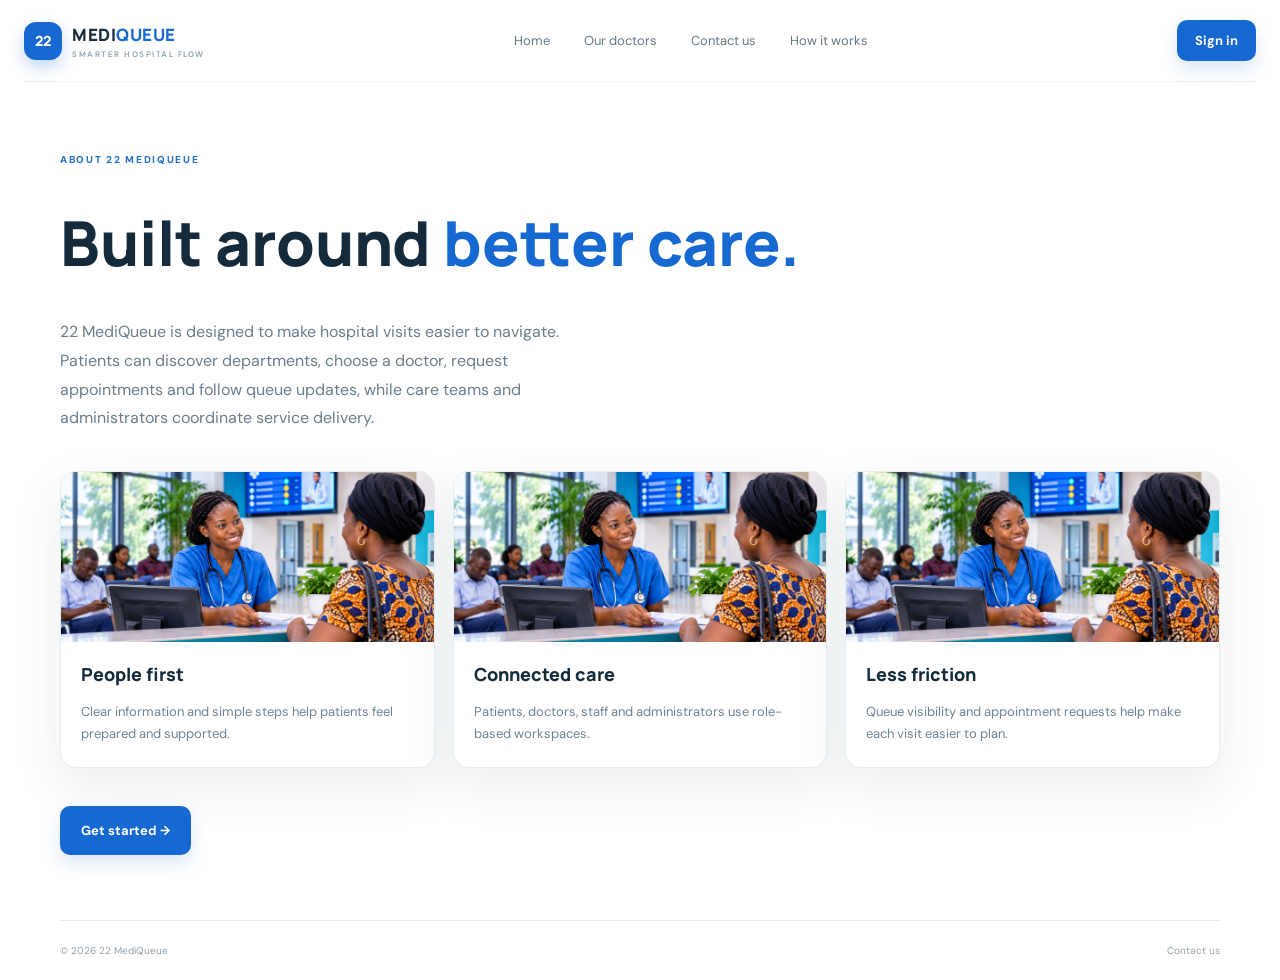
==== about.html @ ee9f8cd8 "Add files via upload" ====
<!doctype html><html lang="en"><head><meta charset="utf-8"><meta name="viewport" content="width=device-width,initial-scale=1"><title>About us | 22 MediQueue</title><link rel="stylesheet" href="styles.css"></head><body class="public-body"><header class="topbar public-topbar"><a class="brand" href="index.html"><span class="brand-mark">22</span><span>MEDI<span class="brand-accent">QUEUE</span><small>SMARTER HOSPITAL FLOW</small></span></a><nav><a href="index.html">Home</a><a href="doctors.html">Our doctors</a><a href="contact.html">Contact us</a><a href="index.html#how">How it works</a></nav><div class="top-actions"><a class="btn btn-primary" href="login.html">Sign in</a></div></header><main class="wrap" style="padding:65px 0"><span class="eyebrow">ABOUT 22 MEDIQUEUE</span><h1 style="font:800 clamp(38px,6vw,62px)/1.08 Manrope;max-width:780px">Built around <em style="color:var(--blue);font-style:normal">better care.</em></h1><p class="hero-lead">22 MediQueue is designed to make hospital visits easier to navigate. Patients can discover departments, choose a doctor, request appointments and follow queue updates, while care teams and administrators coordinate service delivery.</p><div class="about-layer-grid"><article><img src="hero-hospital.png" alt="Care team welcoming patients"><h2>People first</h2><p>Clear information and simple steps help patients feel prepared and supported.</p></article><article><img src="hero-hospital.png" alt="Hospital care experience"><h2>Connected care</h2><p>Patients, doctors, staff and administrators use role-based workspaces.</p></article><article><img src="hero-hospital.png" alt="Modern hospital environment"><h2>Less friction</h2><p>Queue visibility and appointment requests help make each visit easier to plan.</p></article></div><a class="btn btn-primary btn-large" href="login.html">Get started →</a></main><footer class="footer wrap"><span>© 2026 22 MediQueue</span><a href="contact.html">Contact us</a></footer></body></html>
---- styles.css ----
@import url('https://fonts.googleapis.com/css2?family=DM+Sans:wght@400;500;600;700&family=Manrope:wght@400;500;600;700;800&display=swap');
:root{--ink:#152b3b;--muted:#718291;--blue:#1769d2;--blue2:#0e55b5;--mint:#dff6ee;--line:#e6edf2;--bg:#f5f8fb;--white:#fff;--shadow:0 18px 50px rgba(27,57,82,.09)}*{box-sizing:border-box}body{margin:0;color:var(--ink);font-family:'DM Sans',sans-serif;background:#fff}a{text-decoration:none;color:inherit}button,input,select{font:inherit}.wrap{width:min(1160px,calc(100% - 48px));margin:auto}.topbar{height:82px;display:flex;align-items:center;justify-content:space-between;width:min(1240px,calc(100% - 48px));margin:auto}.public-topbar{border-bottom:1px solid #edf1f4}.brand{display:flex;align-items:center;gap:10px;font:800 17px Manrope,sans-serif;letter-spacing:.5px}.brand-mark{width:38px;height:38px;border-radius:12px;background:#1769d2;color:white;display:grid;place-items:center;font-size:14px;box-shadow:0 7px 16px #1769d244}.brand-accent{color:#1769d2}.brand small{display:block;font:600 8px 'DM Sans';letter-spacing:1.5px;color:#91a0ad;margin-top:3px}.public-topbar nav{display:flex;gap:34px;color:#647787;font-size:13px}.public-topbar nav a:hover,.footer a:hover{color:var(--blue)}.top-actions{display:flex;align-items:center;gap:12px}.btn{display:inline-flex;align-items:center;justify-content:center;gap:12px;border:0;border-radius:10px;padding:12px 18px;font-size:13px;font-weight:700;cursor:pointer;transition:.2s}.btn-primary{background:var(--blue);color:#fff;box-shadow:0 8px 18px #1769d22b}.btn-primary:hover{background:var(--blue2);transform:translateY(-1px)}.btn-ghost{color:#526779}.btn-light{background:#edf4fc;color:#1c5da9}.btn-large{padding:16px 21px}.hero{display:grid;grid-template-columns:1fr 1.04fr;gap:55px;align-items:center;padding-top:68px;padding-bottom:62px}.eyebrow{font-size:10px;letter-spacing:1.7px;font-weight:800;color:#2671c8}.eyebrow i{display:inline-block;width:7px;height:7px;border-radius:50%;background:#31bd91;margin-right:8px}.hero h1,.section h2,.how-inner h2,.cta h2{font:800 clamp(42px,5vw,64px)/1.08 Manrope,sans-serif;letter-spacing:-2.8px;margin:19px 0}.hero h1 em,.section h2 em,.how-inner h2 em,.live-heading h1 em{font-style:normal;color:var(--blue)}.hero-lead{font-size:16px;line-height:1.8;color:#6b7d8c;max-width:510px}.hero-actions{display:flex;gap:12px;margin:28px 0 35px;flex-wrap:wrap}.hero-trust{display:flex;align-items:center;gap:13px}.avatar-stack{display:flex;padding-left:5px}.avatar-stack b{width:29px;height:29px;border-radius:50%;display:grid;place-items:center;background:#dcecfb;border:2px solid white;margin-left:-5px;font-size:10px;color:#2768a9}.avatar-stack b:nth-child(2){background:#d8f2e8}.avatar-stack b:nth-child(3){background:#fce9d7}.hero-trust strong,.hero-trust small{display:block}.hero-trust strong{font-size:12px}.hero-trust small{font-size:10px;color:#8795a0;margin-top:3px}.hero-visual{height:430px;position:relative}.hero-visual>img{width:100%;height:100%;object-fit:cover;border-radius:26px 26px 90px 26px;box-shadow:var(--shadow)}.floating-card{position:absolute;background:#fff;border:1px solid #edf1f4;border-radius:14px;box-shadow:0 14px 35px #163d5c20;display:flex;align-items:center;gap:12px;padding:13px 16px}.queue-card{left:-32px;bottom:40px}.floating-card small{display:block;color:#81909c;font-size:8px;font-weight:800;letter-spacing:1px}.floating-card strong{display:block;font:800 23px Manrope;margin:3px 0}.live-pill{background:#e2f7ee;color:#15946b;font-size:8px;font-weight:800;padding:5px 7px;border-radius:20px}.status-dot{display:inline-block;width:8px;height:8px;background:#20b981;border-radius:50%;box-shadow:0 0 0 4px #20b98120}.wait-card{right:-18px;top:32px}.wait-card strong{font-size:18px}.mini-icon{font-size:25px;color:var(--blue)}.stats-strip{display:grid;grid-template-columns:repeat(4,1fr);background:#f5f8fb;border-radius:15px;padding:22px 28px;margin-bottom:95px}.stats-strip div{padding-left:24px;border-left:1px solid #e0e8ee}.stats-strip div:first-child{border:0}.stats-strip strong,.stats-strip span{display:block}.stats-strip strong{font:800 20px Manrope}.stats-strip span{font-size:11px;color:#83919c;margin-top:5px}.section{padding-bottom:100px}.section-heading{text-align:center;max-width:610px;margin:0 auto 36px}.section h2,.how-inner h2,.cta h2{font-size:39px;letter-spacing:-1.5px}.section-heading p,.cta p{color:#7b8b98;line-height:1.7;font-size:14px}.feature-grid{display:grid;grid-template-columns:repeat(4,1fr);gap:15px}.feature-card{padding:25px;border:1px solid var(--line);border-radius:15px;transition:.2s}.feature-card:hover{transform:translateY(-4px);box-shadow:var(--shadow)}.feature-icon{width:39px;height:39px;border-radius:12px;display:grid;place-items:center;font-size:20px}.blue{background:#e7f1ff;color:#2671c8}.mint{background:#e4f7ef;color:#15946b}.violet{background:#f0eaff;color:#8061ce}.amber{background:#fff3df;color:#ca8b22}.feature-card h3{font:700 15px Manrope;margin:19px 0 9px}.feature-card p{font-size:12px;line-height:1.7;color:#81909c;margin:0}.how-section{background:#f4f8fc;padding:70px 0}.how-inner{display:grid;grid-template-columns:1fr 1fr;gap:80px;align-items:center}.steps{display:grid;gap:24px}.steps>div{display:flex;gap:17px;align-items:flex-start}.steps b{font:800 14px Manrope;color:#2a76ca;background:#e2effe;border-radius:10px;padding:10px}.steps strong,.steps small{display:block}.steps strong{font-size:14px}.steps small{font-size:12px;color:#83919c;margin-top:5px}.cta{display:flex;align-items:center;justify-content:space-between;padding-top:70px;padding-bottom:70px}.cta h2{margin:12px 0}.cta p{max-width:500px}.cta .text-link{display:block;text-align:center;color:#2168bb;font-size:12px;font-weight:700;margin-top:15px}.footer{border-top:1px solid var(--line);padding:23px 0;display:flex;justify-content:space-between;align-items:center;color:#92a0aa;font-size:10px}.auth-body{background:#f2f6fa;min-height:100vh;padding:34px 20px;display:grid;place-items:center}.back-home{position:absolute;top:25px;left:30px;font-size:12px;color:#63788a}.auth-shell{width:min(970px,100%);min-height:620px;background:white;border-radius:22px;overflow:hidden;display:grid;grid-template-columns:.9fr 1.1fr;box-shadow:var(--shadow)}.auth-aside{background:linear-gradient(145deg,#0f427b,#1769d2);color:white;padding:38px;display:flex;flex-direction:column;justify-content:space-between}.brand-white{color:white}.brand-white .brand-mark{background:#ffffff26}.brand-white small{color:#c8ddf4}.brand-white .brand-accent{color:#b8dcff}.auth-aside .eyebrow{color:#b8dcff}.auth-aside h1{font:800 40px/1.15 Manrope;letter-spacing:-1.7px}.auth-aside h1 em{color:#a9d5ff;font-style:normal}.auth-aside p{color:#d5e7f8;line-height:1.7;font-size:14px}.aside-note{font-size:10px;color:#c7def4}.auth-panel{padding:45px 54px}.auth-tabs{display:flex;gap:7px;background:#f1f5f8;padding:5px;border-radius:10px;margin-bottom:34px}.tab{flex:1;border:0;background:transparent;padding:11px;border-radius:8px;color:#718392;font-weight:700;font-size:12px;cursor:pointer}.tab.active{background:white;color:#1769d2;box-shadow:0 2px 8px #1a3a5810}.auth-panel h2{font:800 28px Manrope;margin:0 0 7px}.muted{font-size:12px;color:#8795a0;margin:0 0 25px}.auth-panel form{display:grid;gap:15px}.auth-panel label{display:grid;gap:7px;font-size:11px;font-weight:700;color:#526677}.auth-panel input,.auth-panel select{width:100%;padding:12px 13px;border:1px solid #dfe7ed;border-radius:8px;outline:none;font-size:12px;background:white}.auth-panel input:focus,.auth-panel select:focus{border-color:#4a91df;box-shadow:0 0 0 3px #1769d215}.full{width:100%;margin-top:7px}.form-foot{text-align:center;font-size:11px;color:#81909c;margin-top:22px}.inline-link{border:0;background:none;color:#1769d2;font-weight:700;cursor:pointer}.notice{font-size:11px;color:#167b5b;min-height:16px}.demo-note{font-size:9px;line-height:1.5;color:#9aa6af;border-top:1px solid #edf1f4;padding-top:13px}.app-body{background:#f5f8fb}.app-layout{min-height:100vh;display:grid;grid-template-columns:245px 1fr}.sidebar{background:#fff;border-right:1px solid var(--line);padding:26px 17px;display:flex;flex-direction:column;min-height:100vh}.side-user{display:flex;align-items:center;gap:10px;padding:22px 8px;border-bottom:1px solid var(--line);margin-bottom:15px}.user-avatar{width:36px;height:36px;border-radius:12px;background:#e5f1ff;color:#1769d2;display:grid;place-items:center;font-weight:800}.side-user strong,.side-user small{display:block}.side-user strong{font-size:12px}.side-user small{font-size:10px;color:#82919d;margin-top:3px}.side-nav{display:grid;gap:5px}.side-nav .nav-label{font-size:9px;letter-spacing:1.4px;font-weight:800;color:#a1adb6;padding:15px 10px 5px}.side-nav a{padding:11px 12px;border-radius:9px;font-size:12px;color:#657888;display:flex;gap:10px;align-items:center}.side-nav a.active,.side-nav a:hover{background:#eaf3ff;color:#1769d2;font-weight:700}.side-bottom{margin-top:auto;border-top:1px solid var(--line);padding-top:15px;display:grid;gap:10px}.side-bottom a,.logout{font-size:11px;color:#6b7e8e;padding:9px 10px}.logout{border:0;background:none;text-align:left;cursor:pointer}.main-area{min-width:0}.app-header{height:91px;background:white;border-bottom:1px solid var(--line);padding:0 38px;display:flex;align-items:center;justify-content:space-between}.app-header small{font-size:9px;color:#91a0ab;letter-spacing:1.3px;font-weight:800}.app-header h1{font:800 22px Manrope;margin:4px 0}.header-right{display:flex;align-items:center;gap:19px;font-size:11px}.live-link{font-size:11px;color:#248a6b;display:flex;align-items:center;gap:8px}.icon-button{border:0;background:#f1f5f8;border-radius:9px;padding:9px 12px;cursor:pointer}.header-user{display:flex;align-items:center;gap:8px}.user-avatar.small{width:29px;height:29px;border-radius:9px;font-size:11px}.page-content{padding:30px 38px;max-width:1400px;margin:auto}.welcome-row{display:flex;justify-content:space-between;align-items:center;margin-bottom:22px}.welcome-row h2{font:800 23px Manrope;margin:0}.welcome-row p{font-size:12px;color:#84939e;margin:6px 0}.metric-grid{display:grid;grid-template-columns:repeat(4,1fr);gap:14px;margin-bottom:20px}.metric,.panel,.action-card{background:white;border:1px solid var(--line);border-radius:13px;padding:18px}.metric small{color:#8796a1;font-size:10px}.metric strong{display:block;font:800 25px Manrope;margin:8px 0 3px}.metric span{font-size:10px;color:#15946b}.content-grid{display:grid;grid-template-columns:1.35fr 1fr;gap:15px}.panel h3{font:700 14px Manrope;margin:0 0 15px}.panel p{font-size:12px;color:#84939e;line-height:1.6}.data-table{width:100%;border-collapse:collapse;font-size:11px}.data-table th{text-align:left;color:#8a98a3;font-size:9px;letter-spacing:.7px;padding:10px;border-bottom:1px solid var(--line)}.data-table td{padding:12px 10px;border-bottom:1px solid #f0f3f6}.pill{display:inline-block;border-radius:30px;padding:5px 8px;font-size:9px;font-weight:700;background:#e6f7ef;color:#18835f}.pill.pending{background:#fff3df;color:#b57a1d}.pill.blue-pill{background:#eaf3ff;color:#1769d2}.action-grid{display:grid;grid-template-columns:repeat(3,1fr);gap:13px;margin-top:15px}.action-card{cursor:pointer;text-align:left;transition:.2s}.action-card:hover{border-color:#9dc6f3;transform:translateY(-2px)}.action-card b{display:block;font:700 13px Manrope;margin:10px 0 5px}.action-card span{font-size:11px;color:#8795a0}.field-grid{display:grid;grid-template-columns:repeat(2,1fr);gap:13px}.field{display:grid;gap:6px;font-size:11px;color:#627586;font-weight:700}.field input,.field select,.field textarea{padding:11px;border:1px solid #dfe7ed;border-radius:8px;font:12px 'DM Sans';width:100%}.field textarea{min-height:75px;resize:vertical}.form-actions{margin-top:15px}.empty{padding:24px;text-align:center;color:#8795a0;font-size:12px}.toast{position:fixed;bottom:24px;right:24px;background:#18364d;color:white;padding:12px 17px;border-radius:10px;font-size:12px;opacity:0;transform:translateY(8px);transition:.2s;pointer-events:none}.toast.show{opacity:1;transform:none}.live-body{background:#f4f8fc;min-height:100vh}.live-wrap{width:min(1050px,calc(100% - 40px));margin:55px auto}.live-heading{text-align:center}.live-heading h1{font:800 42px Manrope;letter-spacing:-1.5px;margin:12px 0}.live-heading p{font-size:13px;color:#80909c}.updated{font-size:10px;color:#91a0ab;margin-top:12px}.now-serving{margin:30px 0 18px;background:linear-gradient(115deg,#104d8e,#1769d2);border-radius:17px;padding:27px 32px;color:white;display:flex;justify-content:space-between;align-items:center}.now-serving .eyebrow{color:#bcdcff}.now-serving strong{display:block;font:800 44px Manrope;margin:7px 0}.now-serving span:not(.eyebrow){font-size:11px;color:#d9eaff}.serving-badge{background:#ffffff20;border:1px solid #ffffff35;border-radius:30px;padding:8px 12px;font-size:10px;display:flex;align-items:center;gap:8px}.queue-grid{display:grid;grid-template-columns:repeat(3,1fr);gap:13px}.queue-dept{background:white;border:1px solid var(--line);border-radius:13px;padding:18px}.queue-dept h3{font:700 13px Manrope;margin:0 0 14px}.queue-row{display:flex;justify-content:space-between;padding:10px 0;border-top:1px solid #f0f3f6;font-size:11px}.queue-row span:last-child{font-weight:700;color:#1769d2}.live-bottom{display:flex;justify-content:center;gap:12px;margin:25px}.public-body{overflow-x:hidden}
@media(max-width:850px){.public-topbar nav{display:none}.hero{grid-template-columns:1fr;gap:35px;padding-top:42px}.hero-visual{height:360px}.queue-card{left:10px}.wait-card{right:8px}.feature-grid{grid-template-columns:repeat(2,1fr)}.how-inner{grid-template-columns:1fr;gap:25px}.stats-strip{grid-template-columns:repeat(2,1fr);gap:18px}.stats-strip div:nth-child(3){border:0}.app-layout{grid-template-columns:205px 1fr}.sidebar{padding:20px 12px}.page-content{padding:22px}.metric-grid{grid-template-columns:repeat(2,1fr)}.content-grid{grid-template-columns:1fr}.auth-shell{grid-template-columns:.7fr 1fr}.auth-panel{padding:35px 28px}}
@media(max-width:600px){.wrap,.topbar{width:calc(100% - 30px)}.topbar{height:70px}.top-actions .btn-ghost{display:none}.brand{font-size:14px}.hero h1{font-size:46px}.hero-visual{height:280px}.stats-strip{padding:18px 12px}.stats-strip div{padding-left:12px}.feature-grid{grid-template-columns:1fr}.cta,.footer{display:grid;gap:18px}.footer{justify-content:start}.auth-body{padding:55px 12px 20px}.auth-shell{grid-template-columns:1fr}.auth-aside{min-height:190px;padding:25px}.auth-aside h1{font-size:28px;margin:10px 0}.auth-aside .aside-note{display:none}.auth-panel{padding:28px 22px}.app-layout{grid-template-columns:1fr}.sidebar{min-height:auto;padding:14px 16px}.sidebar .brand{margin-bottom:10px}.side-user{padding:10px 4px;margin:0}.side-nav{display:flex;overflow:auto}.side-nav .nav-label{display:none}.side-nav a{white-space:nowrap;padding:9px}.side-bottom{display:flex;margin-top:10px;padding-top:8px}.app-header{height:75px;padding:0 16px}.header-right{gap:9px}.header-user span:last-child{display:none}.page-content{padding:18px 14px}.metric-grid{gap:8px}.metric{padding:13px}.metric strong{font-size:20px}.action-grid{grid-template-columns:1fr 1fr}.field-grid{grid-template-columns:1fr}.queue-grid{grid-template-columns:1fr}.now-serving{padding:20px}.now-serving strong{font-size:34px}.live-wrap{margin:35px auto}.live-heading h1{font-size:34px}}

/* Google sign-in and WhatsApp contact links */
.google-auth-separator{display:flex;align-items:center;gap:12px;margin:20px 0 12px;color:#9aa6af;font-size:10px;font-weight:700}.google-auth-separator:before,.google-auth-separator:after{content:"";height:1px;background:#e8edf1;flex:1}.google-signin-button{display:flex;justify-content:center;min-height:42px}.google-auth-hint{text-align:center;color:#9aa6af;font-size:9px;line-height:1.5;margin:10px 0 15px}.contact-row{gap:12px;align-items:center}.contact-row span{display:flex;align-items:center;gap:10px}.whatsapp-link{display:inline-flex;align-items:center;background:#e5f7ed;color:#13834e;padding:6px 9px;border-radius:7px;font-size:10px;font-weight:800;white-space:nowrap}.whatsapp-link:hover{background:#d1f0df}

/* MediQueue management and public information pages */
.care-gallery{padding:70px 0 85px}.care-gallery-grid{display:grid;grid-template-columns:1.2fr 1fr 1fr;gap:16px;align-items:stretch}.care-image-card{height:310px;position:relative;overflow:hidden;border-radius:20px;box-shadow:var(--shadow);background:#dce8f1}.care-image-card img{width:100%;height:100%;object-fit:cover;transition:transform .45s}.care-image-card:hover img{transform:scale(1.06)}.care-image-card:after{content:"";position:absolute;inset:35% 0 0;background:linear-gradient(transparent,#102d43d9)}.care-image-card>div{position:absolute;z-index:1;bottom:22px;left:22px;color:white}.care-image-card b,.care-image-card span{display:block}.care-image-card span{font-size:12px;margin-top:5px;color:#e1edf5}.care-image-two{transform:translateY(22px)}.care-image-three{transform:translateY(42px)}.about-layer-grid,.contact-grid,.doctor-grid{display:grid;grid-template-columns:repeat(3,minmax(0,1fr));gap:18px;margin:38px 0}.about-layer-grid article,.contact-card,.doctor-card{border:1px solid var(--line);border-radius:16px;overflow:hidden;background:#fff;box-shadow:var(--shadow)}.about-layer-grid img{width:100%;height:170px;object-fit:cover;object-position:center}.about-layer-grid h2,.about-layer-grid p{margin-left:20px;margin-right:20px}.about-layer-grid h2{font:800 18px Manrope}.about-layer-grid p{color:var(--muted);font-size:13px;line-height:1.7;margin-bottom:22px}.contact-card{padding:22px}.contact-card h3{font:800 17px Manrope}.contact-card p{color:var(--muted);font-size:13px}.doctor-card{display:flex;gap:16px;padding:15px;align-items:center}.doctor-card>img,.doctor-placeholder{width:105px;height:120px;flex:0 0 105px;object-fit:cover;border-radius:12px;background:#eaf2fb}.doctor-placeholder{display:grid;place-items:center;color:var(--blue);font-size:35px}.doctor-card h3{font:800 16px Manrope;margin:6px 0}.doctor-card p{font-size:12px;color:var(--muted);margin:5px 0}.doctor-card small{color:var(--blue);font-weight:800}.doctor-card .btn{padding:9px 11px;font-size:11px;margin-top:8px}
@media(max-width:800px){.care-gallery-grid,.about-layer-grid,.contact-grid,.doctor-grid{grid-template-columns:1fr}.care-image-two,.care-image-three{transform:none}.care-image-card{height:250px}.doctor-card{align-items:flex-start}.public-topbar nav{gap:12px;flex-wrap:wrap}}
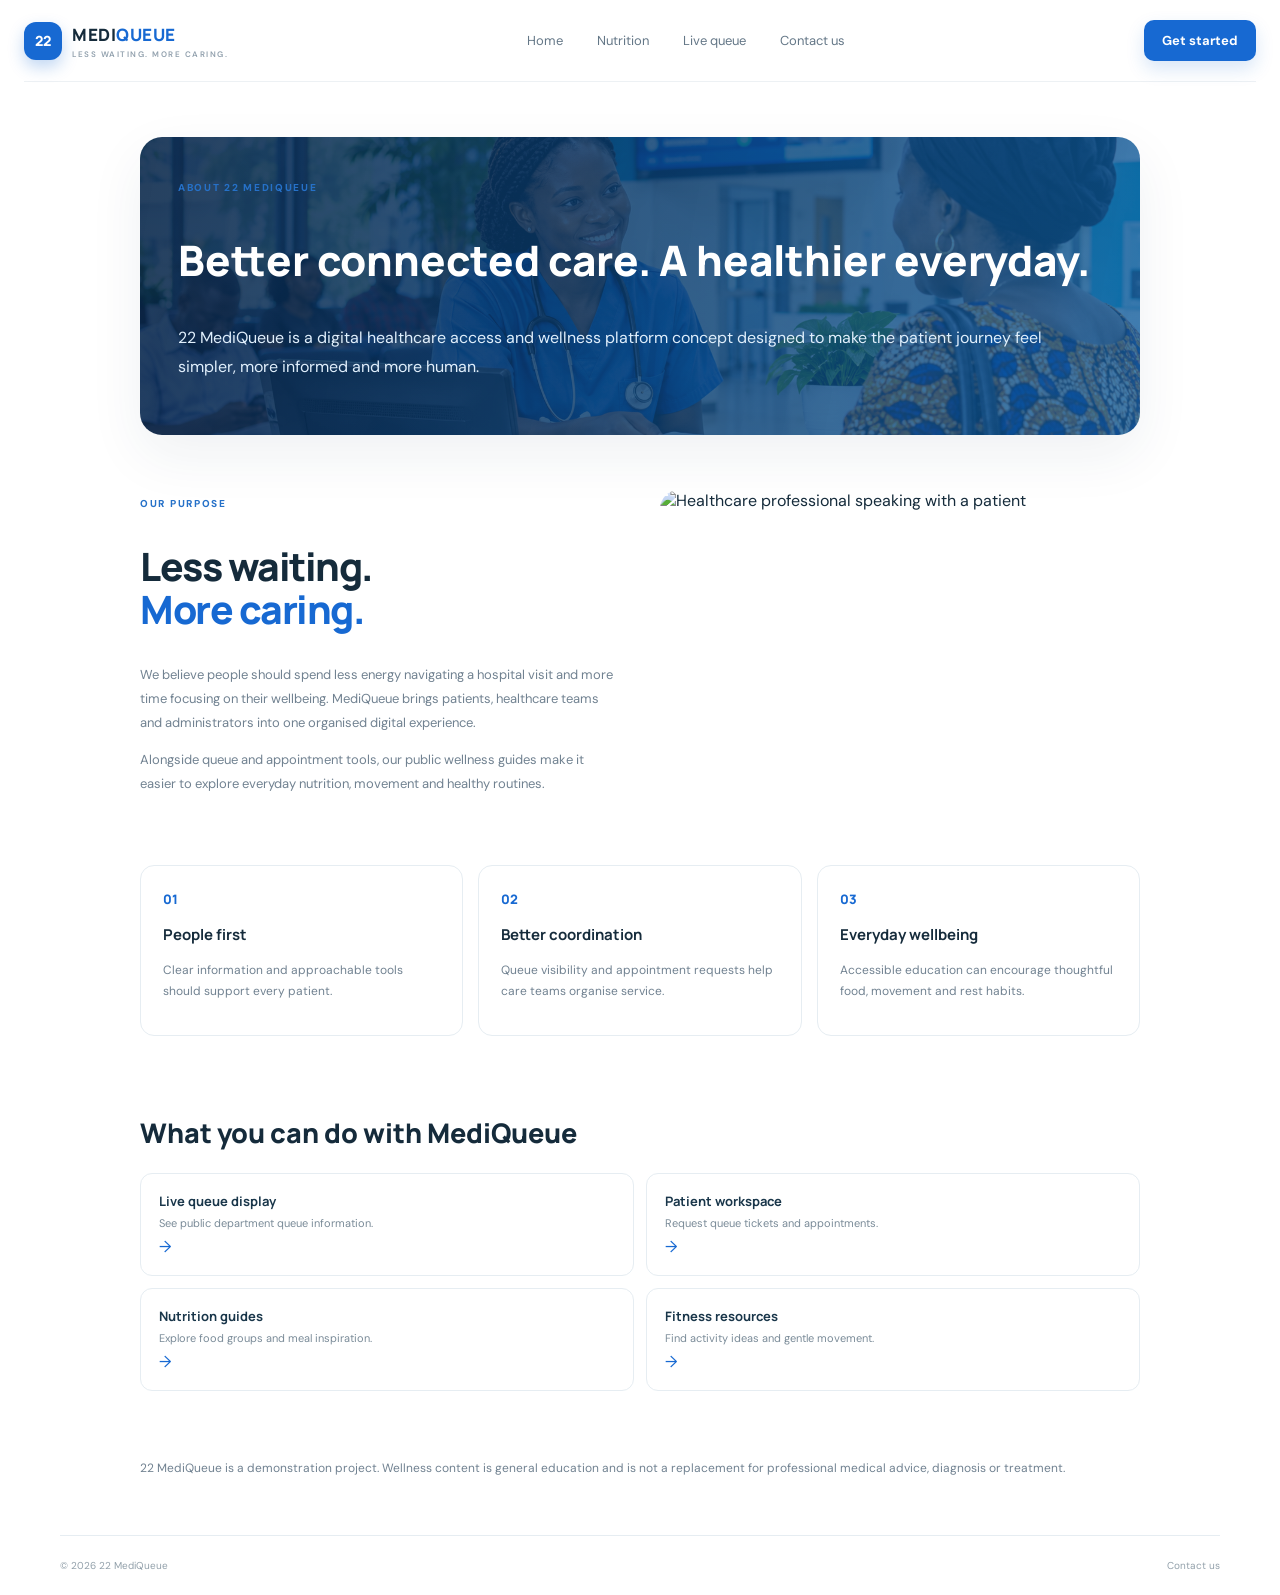
==== commit 772397f9: "Add files via upload" ====
--- a/about.html
+++ b/about.html
@@ -1 +1,8 @@
-<!doctype html><html lang="en"><head><meta charset="utf-8"><meta name="viewport" content="width=device-width,initial-scale=1"><title>About us | 22 MediQueue</title><link rel="stylesheet" href="styles.css"></head><body class="public-body"><header class="topbar public-topbar"><a class="brand" href="index.html"><span class="brand-mark">22</span><span>MEDI<span class="brand-accent">QUEUE</span><small>SMARTER HOSPITAL FLOW</small></span></a><nav><a href="index.html">Home</a><a href="doctors.html">Our doctors</a><a href="contact.html">Contact us</a><a href="index.html#how">How it works</a></nav><div class="top-actions"><a class="btn btn-primary" href="login.html">Sign in</a></div></header><main class="wrap" style="padding:65px 0"><span class="eyebrow">ABOUT 22 MEDIQUEUE</span><h1 style="font:800 clamp(38px,6vw,62px)/1.08 Manrope;max-width:780px">Built around <em style="color:var(--blue);font-style:normal">better care.</em></h1><p class="hero-lead">22 MediQueue is designed to make hospital visits easier to navigate. Patients can discover departments, choose a doctor, request appointments and follow queue updates, while care teams and administrators coordinate service delivery.</p><div class="about-layer-grid"><article><img src="hero-hospital.png" alt="Care team welcoming patients"><h2>People first</h2><p>Clear information and simple steps help patients feel prepared and supported.</p></article><article><img src="hero-hospital.png" alt="Hospital care experience"><h2>Connected care</h2><p>Patients, doctors, staff and administrators use role-based workspaces.</p></article><article><img src="hero-hospital.png" alt="Modern hospital environment"><h2>Less friction</h2><p>Queue visibility and appointment requests help make each visit easier to plan.</p></article></div><a class="btn btn-primary btn-large" href="login.html">Get started →</a></main><footer class="footer wrap"><span>© 2026 22 MediQueue</span><a href="contact.html">Contact us</a></footer></body></html>+<!doctype html><html lang="en"><head><meta charset="utf-8"><meta name="viewport" content="width=device-width,initial-scale=1"><title>About us | 22 MediQueue</title><link rel="stylesheet" href="styles.css"></head><body class="public-body">
+<header class="topbar public-topbar"><a class="brand" href="index.html"><span class="brand-mark">22</span><span>MEDI<span class="brand-accent">QUEUE</span><small>LESS WAITING. MORE CARING.</small></span></a><nav><a href="index.html">Home</a><a href="nutrition.html">Nutrition</a><a href="live.html">Live queue</a><a href="contact.html">Contact us</a></nav><a class="btn btn-primary" href="register.html">Get started</a></header>
+<main class="public-info"><section class="info-hero"><span class="eyebrow">ABOUT 22 MEDIQUEUE</span><h1>Better connected care. A healthier everyday.</h1><p>22 MediQueue is a digital healthcare access and wellness platform concept designed to make the patient journey feel simpler, more informed and more human.</p></section>
+<section class="about-story"><div><span class="eyebrow">OUR PURPOSE</span><h2>Less waiting.<br><em>More caring.</em></h2><p>We believe people should spend less energy navigating a hospital visit and more time focusing on their wellbeing. MediQueue brings patients, healthcare teams and administrators into one organised digital experience.</p><p>Alongside queue and appointment tools, our public wellness guides make it easier to explore everyday nutrition, movement and healthy routines.</p></div><img src="https://images.unsplash.com/photo-1576091160399-112ba8d25d1d?auto=format&fit=crop&w=1000&q=85" alt="Healthcare professional speaking with a patient"></section>
+<section class="about-values"><div><span>01</span><h3>People first</h3><p>Clear information and approachable tools should support every patient.</p></div><div><span>02</span><h3>Better coordination</h3><p>Queue visibility and appointment requests help care teams organise service.</p></div><div><span>03</span><h3>Everyday wellbeing</h3><p>Accessible education can encourage thoughtful food, movement and rest habits.</p></div></section>
+<section class="about-what"><h2>What you can do with MediQueue</h2><div class="about-link-grid"><a href="live.html"><b>Live queue display</b><span>See public department queue information.</span>→</a><a href="login.html"><b>Patient workspace</b><span>Request queue tickets and appointments.</span>→</a><a href="nutrition.html"><b>Nutrition guides</b><span>Explore food groups and meal inspiration.</span>→</a><a href="fitness.html"><b>Fitness resources</b><span>Find activity ideas and gentle movement.</span>→</a></div></section>
+<p class="about-disclaimer">22 MediQueue is a demonstration project. Wellness content is general education and is not a replacement for professional medical advice, diagnosis or treatment.</p></main>
+<footer class="footer wrap"><span>© 2026 22 MediQueue</span><a href="contact.html">Contact us</a></footer></body></html>
--- a/styles.css
+++ b/styles.css
@@ -3,9 +3,101 @@
 @media(max-width:850px){.public-topbar nav{display:none}.hero{grid-template-columns:1fr;gap:35px;padding-top:42px}.hero-visual{height:360px}.queue-card{left:10px}.wait-card{right:8px}.feature-grid{grid-template-columns:repeat(2,1fr)}.how-inner{grid-template-columns:1fr;gap:25px}.stats-strip{grid-template-columns:repeat(2,1fr);gap:18px}.stats-strip div:nth-child(3){border:0}.app-layout{grid-template-columns:205px 1fr}.sidebar{padding:20px 12px}.page-content{padding:22px}.metric-grid{grid-template-columns:repeat(2,1fr)}.content-grid{grid-template-columns:1fr}.auth-shell{grid-template-columns:.7fr 1fr}.auth-panel{padding:35px 28px}}
 @media(max-width:600px){.wrap,.topbar{width:calc(100% - 30px)}.topbar{height:70px}.top-actions .btn-ghost{display:none}.brand{font-size:14px}.hero h1{font-size:46px}.hero-visual{height:280px}.stats-strip{padding:18px 12px}.stats-strip div{padding-left:12px}.feature-grid{grid-template-columns:1fr}.cta,.footer{display:grid;gap:18px}.footer{justify-content:start}.auth-body{padding:55px 12px 20px}.auth-shell{grid-template-columns:1fr}.auth-aside{min-height:190px;padding:25px}.auth-aside h1{font-size:28px;margin:10px 0}.auth-aside .aside-note{display:none}.auth-panel{padding:28px 22px}.app-layout{grid-template-columns:1fr}.sidebar{min-height:auto;padding:14px 16px}.sidebar .brand{margin-bottom:10px}.side-user{padding:10px 4px;margin:0}.side-nav{display:flex;overflow:auto}.side-nav .nav-label{display:none}.side-nav a{white-space:nowrap;padding:9px}.side-bottom{display:flex;margin-top:10px;padding-top:8px}.app-header{height:75px;padding:0 16px}.header-right{gap:9px}.header-user span:last-child{display:none}.page-content{padding:18px 14px}.metric-grid{gap:8px}.metric{padding:13px}.metric strong{font-size:20px}.action-grid{grid-template-columns:1fr 1fr}.field-grid{grid-template-columns:1fr}.queue-grid{grid-template-columns:1fr}.now-serving{padding:20px}.now-serving strong{font-size:34px}.live-wrap{margin:35px auto}.live-heading h1{font-size:34px}}
 
-/* Google sign-in and WhatsApp contact links */
-.google-auth-separator{display:flex;align-items:center;gap:12px;margin:20px 0 12px;color:#9aa6af;font-size:10px;font-weight:700}.google-auth-separator:before,.google-auth-separator:after{content:"";height:1px;background:#e8edf1;flex:1}.google-signin-button{display:flex;justify-content:center;min-height:42px}.google-auth-hint{text-align:center;color:#9aa6af;font-size:9px;line-height:1.5;margin:10px 0 15px}.contact-row{gap:12px;align-items:center}.contact-row span{display:flex;align-items:center;gap:10px}.whatsapp-link{display:inline-flex;align-items:center;background:#e5f7ed;color:#13834e;padding:6px 9px;border-radius:7px;font-size:10px;font-weight:800;white-space:nowrap}.whatsapp-link:hover{background:#d1f0df}
+/* 22 MediQueue requested additions */
+.feature-grid{position:relative;isolation:isolate;padding:28px;border-radius:24px;overflow:hidden;background:linear-gradient(90deg,rgba(8,39,74,.88),rgba(12,72,125,.78)),url("hero-hospital.png") center/cover;color:#fff}.feature-grid .feature-card{background:rgba(255,255,255,.94);color:var(--ink);backdrop-filter:blur(5px)}.how-section{background:linear-gradient(100deg,rgba(8,36,68,.91),rgba(13,76,133,.83)),url("hero-hospital.png") center 42%/cover fixed;color:#fff}.how-section .eyebrow,.how-section .steps small{color:#d4e8fb}.how-inner h2{color:#fff}.how-inner h2 em{color:#a9d5ff}.staff-photo{width:42px;height:42px;border-radius:50%;object-fit:cover;border:2px solid #e6edf2}.staff-photo.large{width:76px;height:76px}.staff-profile{display:flex;align-items:center;gap:14px;margin-bottom:20px}.contact-card{display:flex;align-items:center;gap:15px;background:#fff;border:1px solid var(--line);padding:16px;border-radius:13px;margin:10px 0}.contact-card>div:nth-child(2){flex:1}.contact-card strong,.contact-card a:not(.btn){display:block}.contact-card a:not(.btn){font-size:12px;color:var(--blue);margin-top:5px}.contact-avatar{width:42px;height:42px;border-radius:50%;display:grid;place-items:center;background:#e8f2ff;color:#1769d2;font-weight:800}.public-info{width:min(1000px,calc(100% - 40px));margin:55px auto}.public-info h1{font:800 42px Manrope;color:var(--ink)}.public-info p{color:#718291;line-height:1.8}.public-info .info-hero{padding:38px;border-radius:22px;color:white;background:linear-gradient(100deg,rgba(7,37,72,.88),rgba(14,92,157,.78)),url("hero-hospital.png") center/cover}.public-info .info-hero h1{color:white}.public-info .info-hero p{color:#e0effc}
 
-/* MediQueue management and public information pages */
-.care-gallery{padding:70px 0 85px}.care-gallery-grid{display:grid;grid-template-columns:1.2fr 1fr 1fr;gap:16px;align-items:stretch}.care-image-card{height:310px;position:relative;overflow:hidden;border-radius:20px;box-shadow:var(--shadow);background:#dce8f1}.care-image-card img{width:100%;height:100%;object-fit:cover;transition:transform .45s}.care-image-card:hover img{transform:scale(1.06)}.care-image-card:after{content:"";position:absolute;inset:35% 0 0;background:linear-gradient(transparent,#102d43d9)}.care-image-card>div{position:absolute;z-index:1;bottom:22px;left:22px;color:white}.care-image-card b,.care-image-card span{display:block}.care-image-card span{font-size:12px;margin-top:5px;color:#e1edf5}.care-image-two{transform:translateY(22px)}.care-image-three{transform:translateY(42px)}.about-layer-grid,.contact-grid,.doctor-grid{display:grid;grid-template-columns:repeat(3,minmax(0,1fr));gap:18px;margin:38px 0}.about-layer-grid article,.contact-card,.doctor-card{border:1px solid var(--line);border-radius:16px;overflow:hidden;background:#fff;box-shadow:var(--shadow)}.about-layer-grid img{width:100%;height:170px;object-fit:cover;object-position:center}.about-layer-grid h2,.about-layer-grid p{margin-left:20px;margin-right:20px}.about-layer-grid h2{font:800 18px Manrope}.about-layer-grid p{color:var(--muted);font-size:13px;line-height:1.7;margin-bottom:22px}.contact-card{padding:22px}.contact-card h3{font:800 17px Manrope}.contact-card p{color:var(--muted);font-size:13px}.doctor-card{display:flex;gap:16px;padding:15px;align-items:center}.doctor-card>img,.doctor-placeholder{width:105px;height:120px;flex:0 0 105px;object-fit:cover;border-radius:12px;background:#eaf2fb}.doctor-placeholder{display:grid;place-items:center;color:var(--blue);font-size:35px}.doctor-card h3{font:800 16px Manrope;margin:6px 0}.doctor-card p{font-size:12px;color:var(--muted);margin:5px 0}.doctor-card small{color:var(--blue);font-weight:800}.doctor-card .btn{padding:9px 11px;font-size:11px;margin-top:8px}
-@media(max-width:800px){.care-gallery-grid,.about-layer-grid,.contact-grid,.doctor-grid{grid-template-columns:1fr}.care-image-two,.care-image-three{transform:none}.care-image-card{height:250px}.doctor-card{align-items:flex-start}.public-topbar nav{gap:12px;flex-wrap:wrap}}
+
+/* Premium public experience */
+.premium-hero{padding-top:64px;padding-bottom:76px;gap:64px;grid-template-columns:1fr .94fr}
+.premium-hero .hero-copy{position:relative;z-index:2}
+.premium-hero h1{font-size:clamp(48px,5.2vw,70px);max-width:620px;letter-spacing:-3.8px}
+.premium-hero .hero-lead{max-width:540px}
+.trust-check{width:32px;height:32px;border-radius:50%;display:grid;place-items:center;background:#e4f8ef;color:#12966b;font-weight:900}
+.hero-mini-stats{display:flex;gap:34px;margin-top:34px;padding-top:20px;border-top:1px solid #edf1f4}
+.hero-mini-stats div{display:grid;gap:4px}.hero-mini-stats b{font:800 18px Manrope;color:#1769d2}.hero-mini-stats span{font-size:10px;color:#84939f}
+.doctor-hero{height:490px;isolation:isolate}
+.doctor-hero:before{content:"";position:absolute;inset:24px -12px -12px 24px;border-radius:34px;background:#dceeff;z-index:-2}
+.doctor-glow{position:absolute;inset:0 18px 18px 0;border-radius:30px;background:linear-gradient(145deg,#dff3f4,#dceaff);z-index:-1}
+.doctor-motion{width:calc(100% - 30px);height:calc(100% - 28px);margin:0 15px 28px;object-fit:cover;object-position:center 30%;border-radius:30px;box-shadow:0 24px 60px #163d5c24;animation:doctorFloat 6s ease-in-out infinite;transform-origin:center}
+@keyframes doctorFloat{0%,100%{transform:translateY(0) scale(1)}50%{transform:translateY(-8px) scale(1.012)}}
+.doctor-caption{position:absolute;left:0;right:0;bottom:0;margin:auto;width:calc(100% - 10px);background:#fff;border:1px solid #edf1f4;box-shadow:0 14px 38px #173d5b1c;border-radius:16px;padding:15px 17px;display:flex;align-items:center;gap:12px}
+.doctor-caption div{flex:1}.doctor-caption b,.doctor-caption small{display:block}.doctor-caption b{font:700 12px Manrope}.doctor-caption small{font-size:10px;color:#84939f;margin-top:4px}.doctor-online-dot{width:10px;height:10px;border-radius:50%;background:#21bb83;box-shadow:0 0 0 6px #21bb831a}.caption-arrow{font-size:20px;color:#1769d2}
+.doctor-hero .queue-card{left:-36px;bottom:88px}.doctor-hero .wait-card{right:-25px;top:30px}
+.trust-band{background:#f5f8fb;border-top:1px solid #edf1f4;border-bottom:1px solid #edf1f4}
+.trust-band-inner{min-height:76px;display:flex;align-items:center;justify-content:space-between;gap:18px;flex-wrap:wrap}
+.trust-band-inner>span{font-size:9px;letter-spacing:1.5px;color:#8a99a5;font-weight:800}.trust-band-inner>b{font:700 11px Manrope;color:#506879}
+.care-section{padding-top:92px;padding-bottom:100px}.wellness-grid{display:grid;grid-template-columns:repeat(4,1fr);gap:17px}
+.wellness-card{position:relative;min-height:365px;overflow:hidden;border-radius:19px;background:#123c60;box-shadow:0 12px 35px #183b5a12;transition:.25s;color:white}
+.wellness-card:hover{transform:translateY(-7px);box-shadow:0 20px 45px #183b5a25}
+.wellness-card>img{position:absolute;inset:0;width:100%;height:100%;object-fit:cover;transition:transform .5s}
+.wellness-card:hover>img{transform:scale(1.07)}
+.wellness-card:after{content:"";position:absolute;inset:0;background:linear-gradient(180deg,#082b4a05 12%,#082b4ae8 100%)}
+.wellness-content{position:absolute;z-index:1;left:20px;right:20px;bottom:21px}
+.card-kicker{font-size:9px;letter-spacing:1.5px;font-weight:800;color:#bde4ff}
+.wellness-content h3{font:800 19px Manrope;margin:9px 0}.wellness-content p{font-size:11px;line-height:1.65;color:#e0edf7;min-height:55px}
+.wellness-content>b{display:flex;justify-content:space-between;align-items:center;font-size:11px;color:white;margin-top:17px}
+.patient-plan-section{background:#f3f8fc;padding:78px 0}
+.patient-plan{display:grid;grid-template-columns:1fr .9fr;gap:75px;align-items:center}
+.patient-plan h2,.queue-promo h2{font:800 40px/1.14 Manrope;letter-spacing:-1.8px;margin:15px 0}
+.patient-plan h2 em,.queue-promo h2 em{font-style:normal;color:#1769d2}
+.patient-plan p,.queue-promo p{font-size:13px;line-height:1.85;color:#718392;max-width:520px;margin-bottom:24px}
+.plan-preview{background:#fff;border:1px solid #e7eef4;border-radius:20px;padding:25px;box-shadow:0 20px 50px #173d5b0d}
+.plan-top{display:flex;justify-content:space-between;font-size:9px;font-weight:800;letter-spacing:1.2px;color:#8796a1}
+.plan-live{color:#15946b}.plan-preview h3{font:800 21px Manrope;margin:23px 0}
+.plan-line{display:flex;align-items:center;gap:13px;padding:14px 0;border-top:1px solid #edf1f4}
+.plan-line>span{width:38px;height:38px;border-radius:12px;background:#f0f6fb;display:grid;place-items:center;font-size:18px}
+.plan-line div{flex:1}.plan-line b,.plan-line small{display:block}.plan-line b{font-size:12px}.plan-line small{font-size:10px;color:#8a99a5;margin-top:4px}.plan-line em{font-style:normal;font-size:10px;color:#9aa8b2}
+.queue-promo{display:grid;grid-template-columns:1fr 1fr;gap:65px;align-items:center;padding-top:95px;padding-bottom:95px}
+.queue-promo-image{height:360px;border-radius:24px;overflow:hidden;box-shadow:0 20px 55px #173d5b1a}
+.queue-promo-image img{width:100%;height:100%;object-fit:cover}
+.public-info .info-hero{box-shadow:0 20px 55px #173d5b12}
+@media(max-width:1000px){.wellness-grid{grid-template-columns:repeat(2,1fr)}.premium-hero{gap:35px}.doctor-hero{height:430px}.trust-band-inner{padding-top:16px;padding-bottom:16px}}
+@media(max-width:700px){.premium-hero{grid-template-columns:1fr;padding-top:42px;gap:35px}.premium-hero h1{font-size:48px}.doctor-hero{height:350px;margin:0 10px}.doctor-hero .queue-card{left:-8px;bottom:70px}.doctor-hero .wait-card{right:-8px}.trust-band-inner{justify-content:center}.trust-band-inner>span{width:100%;text-align:center}.wellness-grid{grid-template-columns:1fr 1fr;gap:10px}.wellness-card{min-height:300px}.wellness-content{left:13px;right:13px;bottom:14px}.wellness-content h3{font-size:15px}.wellness-content p{font-size:10px}.patient-plan,.queue-promo{grid-template-columns:1fr;gap:30px}.patient-plan h2,.queue-promo h2{font-size:34px}.queue-promo-image{height:260px}.hero-mini-stats{gap:20px}}
+@media(max-width:430px){.wellness-grid{grid-template-columns:1fr}.wellness-card{min-height:330px}.doctor-caption{padding:12px}.doctor-caption b{font-size:10px}}
+
+.auth-aside{background:linear-gradient(155deg,rgba(8,42,76,.90),rgba(23,105,210,.78)),url('https://images.unsplash.com/photo-1551601651-2a8555f1a136?auto=format&fit=crop&w=1000&q=85') center/cover}
+
+
+/* Wellness guide pages */
+.guide-wrap{width:min(1120px,calc(100% - 40px));margin:42px auto 80px}
+.guide-hero{display:grid;grid-template-columns:1fr .9fr;gap:45px;align-items:center;padding:38px;background:linear-gradient(120deg,#f2f8ff,#eef8f6);border:1px solid #e6eef4;border-radius:25px}
+.guide-hero h1{font:800 clamp(36px,4.5vw,56px)/1.1 Manrope;letter-spacing:-2px;margin:15px 0}
+.guide-hero p{font-size:14px;line-height:1.8;color:#718392;max-width:530px;margin-bottom:25px}
+.guide-hero img{width:100%;height:300px;object-fit:cover;border-radius:18px;box-shadow:0 15px 35px #173d5b18}
+.guide-section{padding:65px 0}.guide-section .section-heading{margin-bottom:32px}
+.food-grid,.fitness-grid{display:grid;grid-template-columns:repeat(4,1fr);gap:15px}
+.food-card,.fitness-grid article{border:1px solid #e6edf2;border-radius:15px;overflow:hidden;background:#fff}
+.food-card img,.fitness-grid img{width:100%;height:155px;object-fit:cover}
+.food-card h3,.fitness-grid h3{font:700 14px Manrope;margin:15px 15px 7px}
+.food-card p,.fitness-grid p{font-size:11px;line-height:1.7;color:#7a8b98;margin:0 15px 17px}
+.fitness-grid{grid-template-columns:repeat(3,1fr)}
+.guide-two-col{display:grid;grid-template-columns:1fr 1fr;gap:16px;margin-top:20px}
+.guide-panel,.interactive-panel{background:#f5f8fb;border:1px solid #e7eef4;border-radius:16px;padding:23px;margin-top:18px}
+.guide-panel h3,.interactive-panel h3{font:800 17px Manrope;margin:0 0 12px}
+.guide-panel p,.guide-panel li,.interactive-panel p{font-size:12px;line-height:1.8;color:#718392}
+.guide-panel ul{padding-left:19px}.guide-panel li{margin:7px 0}
+.meal-builder{display:grid;grid-template-columns:repeat(3,1fr) auto;gap:12px;align-items:end}
+.meal-builder label,.doctor-form label{display:grid;gap:7px;font-size:11px;font-weight:700;color:#5d7282}
+.meal-builder select,.doctor-form input,.doctor-form select,.doctor-form textarea{padding:12px;border:1px solid #dce6ed;border-radius:9px;background:#fff;font:12px 'DM Sans';width:100%}
+.interactive-result{background:#fff;border:1px dashed #b9d1e5;border-radius:10px;padding:14px;margin-top:15px;font-size:12px;line-height:1.7;color:#526a7b;min-height:48px}
+.routine-layout{display:grid;grid-template-columns:1fr 1fr;gap:20px;align-items:stretch}
+.routine-image img{width:100%;height:100%;min-height:390px;object-fit:cover;border-radius:18px}
+.routine-checklist{background:#fff;border:1px solid #e6edf2;border-radius:16px;padding:22px;display:grid;gap:14px}
+.routine-checklist>label{display:flex;align-items:center;gap:11px;font-size:12px;color:#536a7a;padding:10px 0;border-bottom:1px solid #f0f3f6}
+.routine-checklist input{accent-color:#1769d2;width:16px;height:16px}
+.routine-progress{font-size:11px;color:#617686}.routine-progress>div{height:7px;border-radius:20px;background:#eaf0f4;margin-top:9px;overflow:hidden}.routine-progress span{display:block;width:0;height:100%;background:#21b887;transition:width .2s}
+.health-note{background:#fff8e9;border:1px solid #f4e7c8;border-radius:13px;padding:17px 20px}.health-note b{font:700 12px Manrope;color:#8a641f}.health-note p{font-size:11px;line-height:1.7;color:#806d4a;margin:7px 0 0}
+.doctor-contact-grid{display:grid;grid-template-columns:.9fr 1.1fr;gap:20px;align-items:start}
+.doctor-contact-image{position:relative;min-height:460px;border-radius:18px;overflow:hidden}
+.doctor-contact-image img{width:100%;height:100%;position:absolute;inset:0;object-fit:cover}
+.doctor-contact-image>div{position:absolute;bottom:0;left:0;right:0;padding:22px;background:linear-gradient(transparent,#0b2b49e8);color:white}
+.doctor-contact-image b,.doctor-contact-image small{display:block}.doctor-contact-image small{font-size:11px;color:#dcebf7;margin-top:6px}
+.doctor-form{background:#f5f8fb;border:1px solid #e6edf2;border-radius:16px;padding:23px;display:grid;gap:14px}
+.doctor-form textarea{min-height:105px;resize:vertical}.form-hint{font-size:10px;line-height:1.6;color:#8795a0;margin:0}
+.about-story{display:grid;grid-template-columns:1fr 1fr;gap:40px;align-items:center;padding:55px 0}
+.about-story h2{font:800 39px/1.1 Manrope;letter-spacing:-1.5px}.about-story h2 em{font-style:normal;color:#1769d2}
+.about-story p{font-size:13px;line-height:1.85;color:#718291}.about-story img{width:100%;height:320px;object-fit:cover;border-radius:19px}
+.about-values{display:grid;grid-template-columns:repeat(3,1fr);gap:15px}.about-values>div{padding:22px;border:1px solid #e6edf2;border-radius:14px}.about-values span{font:800 13px Manrope;color:#1769d2}.about-values h3{font:700 15px Manrope}.about-values p,.about-disclaimer{font-size:12px;line-height:1.7;color:#718291}
+.about-what{padding:55px 0}.about-what h2{font:800 27px Manrope}.about-link-grid{display:grid;grid-template-columns:repeat(2,1fr);gap:12px}.about-link-grid a{padding:18px;border:1px solid #e6edf2;border-radius:12px;color:#1769d2}.about-link-grid b,.about-link-grid span{display:block}.about-link-grid b{font:700 13px Manrope;color:#19364a}.about-link-grid span{font-size:11px;color:#7a8b98;margin:6px 0}
+@media(max-width:850px){.guide-hero,.about-story,.routine-layout,.doctor-contact-grid{grid-template-columns:1fr}.food-grid{grid-template-columns:repeat(2,1fr)}.guide-hero img{height:230px}.routine-image img{min-height:240px}.doctor-contact-image{min-height:280px}.meal-builder{grid-template-columns:1fr 1fr}.meal-builder button{grid-column:1/-1}}
+@media(max-width:600px){.guide-wrap{margin:25px auto 55px}.guide-hero{padding:23px}.guide-hero h1{font-size:37px}.food-grid,.fitness-grid,.guide-two-col,.about-values,.about-link-grid{grid-template-columns:1fr}.food-card img,.fitness-grid img{height:190px}.meal-builder{grid-template-columns:1fr}.about-story{padding:35px 0}.about-story img{height:230px}}
